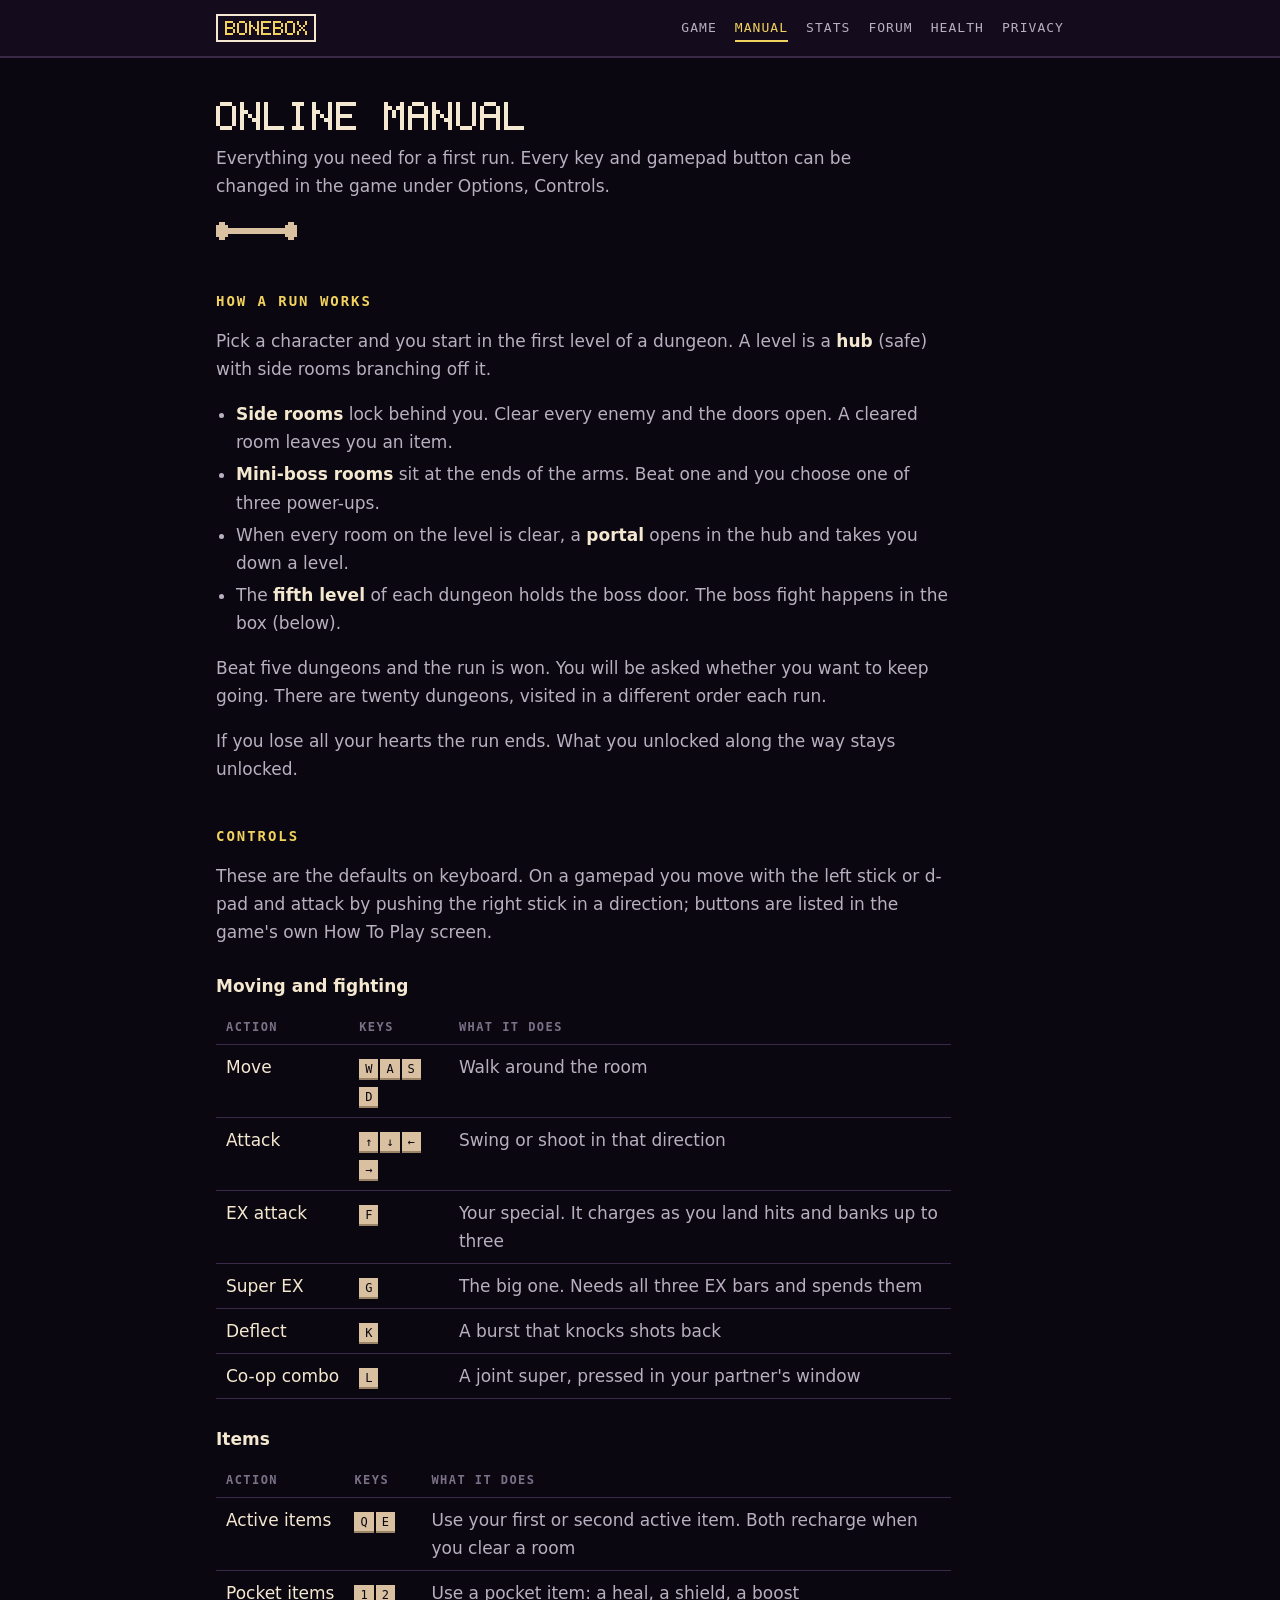
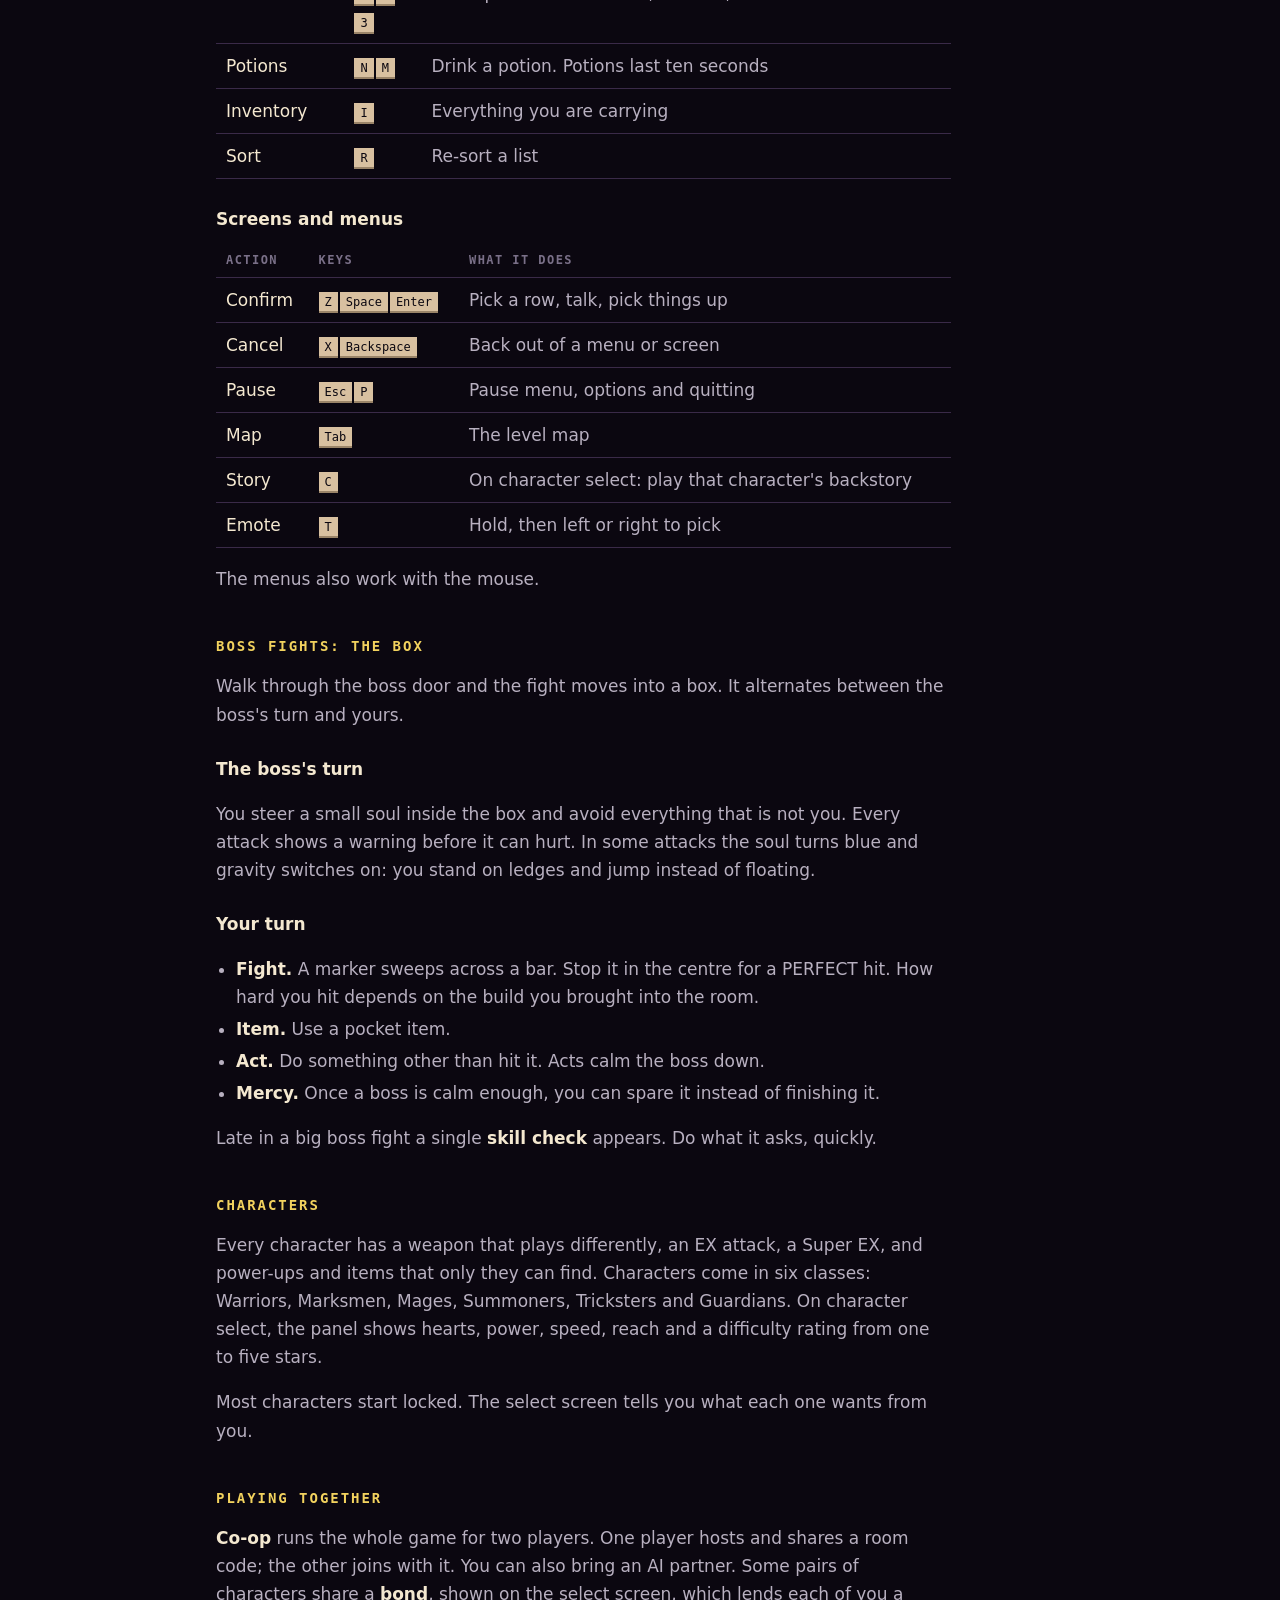
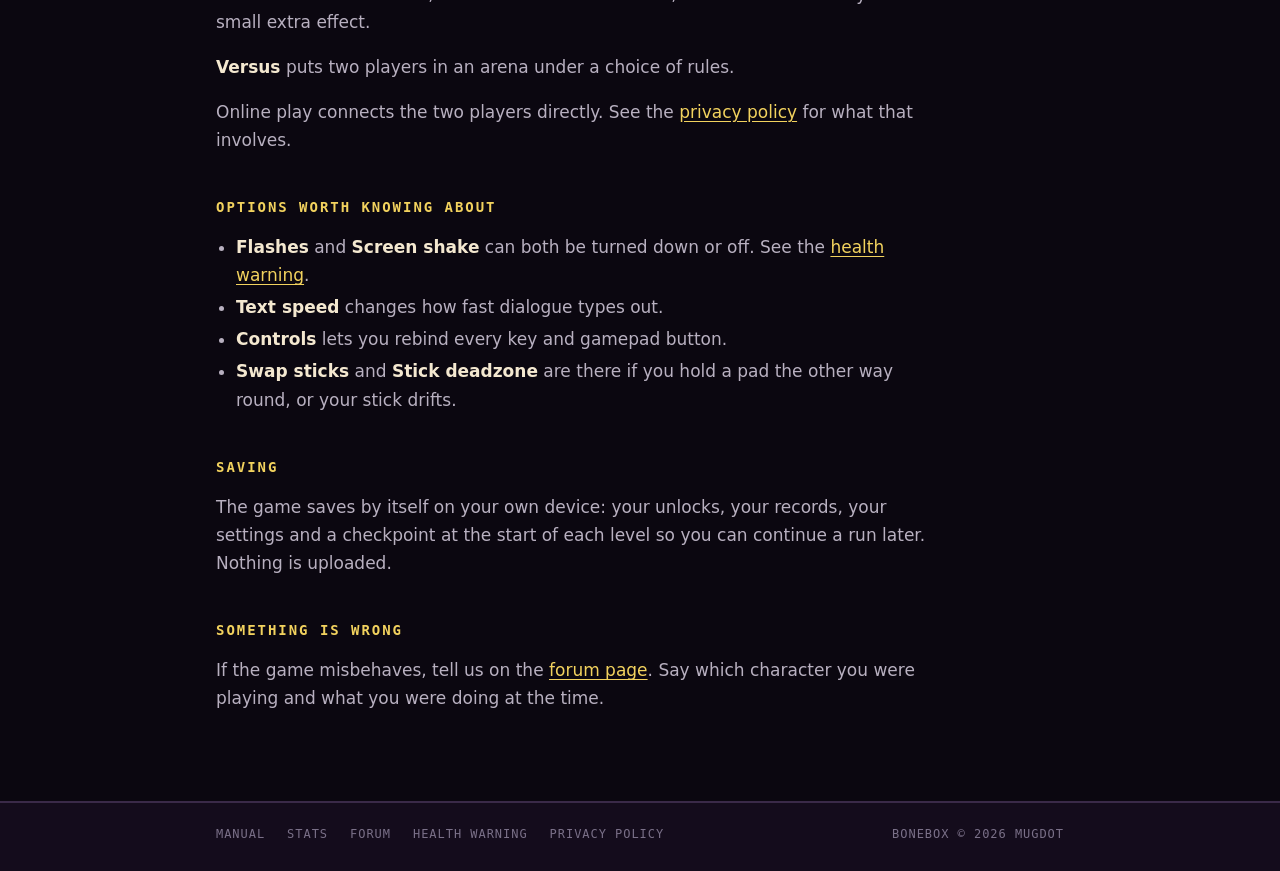
==== manual/index.html @ 7d868695 "BONEBOX website: game page, manual, stats, forum, health warning, privacy policy Co-Authored-By: Cla" ====
<!doctype html>
<html lang="en">
<head>
<meta charset="utf-8">
<meta name="viewport" content="width=device-width, initial-scale=1">
<title>BONEBOX Manual</title>
<meta name="description" content="How to play BONEBOX: controls, how a run works, boss fights in the box, items, co-op and options.">
<meta name="theme-color" content="#0b0710">
<link rel="stylesheet" href="../css/site.css">
</head>
<body>
<header class="top">
  <div class="wrap">
    <a class="brand" href="../" aria-label="BONEBOX home"><span class="px" data-scale="2">BONEBOX</span></a>
    <nav class="nav" aria-label="Site">
        <a href="../">Game</a>
        <a href="../manual/" aria-current="page">Manual</a>
        <a href="../stats/">Stats</a>
        <a href="../forum/">Forum</a>
        <a href="../health/">Health</a>
        <a href="../privacy/">Privacy</a>
    </nav>
  </div>
</header>
<main>
  <div class="wrap">
    <div class="page-head">
      <h1 class="px" data-scale="4">ONLINE MANUAL</h1>
      <p class="lede">Everything you need for a first run. Every key and gamepad button can be changed in the game under Options, Controls.</p>
      <div class="bone-rule" data-scale="3"></div>
    </div>
    <div class="prose">

      <h2>How a run works</h2>
      <p>Pick a character and you start in the first level of a dungeon. A level is a <strong>hub</strong> (safe) with side rooms branching off it.</p>
      <ul>
        <li><strong>Side rooms</strong> lock behind you. Clear every enemy and the doors open. A cleared room leaves you an item.</li>
        <li><strong>Mini-boss rooms</strong> sit at the ends of the arms. Beat one and you choose one of three power-ups.</li>
        <li>When every room on the level is clear, a <strong>portal</strong> opens in the hub and takes you down a level.</li>
        <li>The <strong>fifth level</strong> of each dungeon holds the boss door. The boss fight happens in the box (below).</li>
      </ul>
      <p>Beat five dungeons and the run is won. You will be asked whether you want to keep going. There are twenty dungeons, visited in a different order each run.</p>
      <p>If you lose all your hearts the run ends. What you unlocked along the way stays unlocked.</p>

      <h2>Controls</h2>
      <p>These are the defaults on keyboard. On a gamepad you move with the left stick or d-pad and attack by pushing the right stick in a direction; buttons are listed in the game's own How To Play screen.</p>

      <h3>Moving and fighting</h3>
      <div class="table-scroll"><table>
        <thead><tr><th>Action</th><th>Keys</th><th>What it does</th></tr></thead>
        <tbody>
          <tr><td>Move</td><td><kbd>W</kbd><kbd>A</kbd><kbd>S</kbd><kbd>D</kbd></td><td>Walk around the room</td></tr>
          <tr><td>Attack</td><td><kbd>&uarr;</kbd><kbd>&darr;</kbd><kbd>&larr;</kbd><kbd>&rarr;</kbd></td><td>Swing or shoot in that direction</td></tr>
          <tr><td>EX attack</td><td><kbd>F</kbd></td><td>Your special. It charges as you land hits and banks up to three</td></tr>
          <tr><td>Super EX</td><td><kbd>G</kbd></td><td>The big one. Needs all three EX bars and spends them</td></tr>
          <tr><td>Deflect</td><td><kbd>K</kbd></td><td>A burst that knocks shots back</td></tr>
          <tr><td>Co-op combo</td><td><kbd>L</kbd></td><td>A joint super, pressed in your partner's window</td></tr>
        </tbody>
      </table></div>

      <h3>Items</h3>
      <div class="table-scroll"><table>
        <thead><tr><th>Action</th><th>Keys</th><th>What it does</th></tr></thead>
        <tbody>
          <tr><td>Active items</td><td><kbd>Q</kbd><kbd>E</kbd></td><td>Use your first or second active item. Both recharge when you clear a room</td></tr>
          <tr><td>Pocket items</td><td><kbd>1</kbd><kbd>2</kbd><kbd>3</kbd></td><td>Use a pocket item: a heal, a shield, a boost</td></tr>
          <tr><td>Potions</td><td><kbd>N</kbd><kbd>M</kbd></td><td>Drink a potion. Potions last ten seconds</td></tr>
          <tr><td>Inventory</td><td><kbd>I</kbd></td><td>Everything you are carrying</td></tr>
          <tr><td>Sort</td><td><kbd>R</kbd></td><td>Re-sort a list</td></tr>
        </tbody>
      </table></div>

      <h3>Screens and menus</h3>
      <div class="table-scroll"><table>
        <thead><tr><th>Action</th><th>Keys</th><th>What it does</th></tr></thead>
        <tbody>
          <tr><td>Confirm</td><td><kbd>Z</kbd><kbd>Space</kbd><kbd>Enter</kbd></td><td>Pick a row, talk, pick things up</td></tr>
          <tr><td>Cancel</td><td><kbd>X</kbd><kbd>Backspace</kbd></td><td>Back out of a menu or screen</td></tr>
          <tr><td>Pause</td><td><kbd>Esc</kbd><kbd>P</kbd></td><td>Pause menu, options and quitting</td></tr>
          <tr><td>Map</td><td><kbd>Tab</kbd></td><td>The level map</td></tr>
          <tr><td>Story</td><td><kbd>C</kbd></td><td>On character select: play that character's backstory</td></tr>
          <tr><td>Emote</td><td><kbd>T</kbd></td><td>Hold, then left or right to pick</td></tr>
        </tbody>
      </table></div>
      <p>The menus also work with the mouse.</p>

      <h2>Boss fights: the box</h2>
      <p>Walk through the boss door and the fight moves into a box. It alternates between the boss's turn and yours.</p>
      <h3>The boss's turn</h3>
      <p>You steer a small soul inside the box and avoid everything that is not you. Every attack shows a warning before it can hurt. In some attacks the soul turns blue and gravity switches on: you stand on ledges and jump instead of floating.</p>
      <h3>Your turn</h3>
      <ul>
        <li><strong>Fight.</strong> A marker sweeps across a bar. Stop it in the centre for a PERFECT hit. How hard you hit depends on the build you brought into the room.</li>
        <li><strong>Item.</strong> Use a pocket item.</li>
        <li><strong>Act.</strong> Do something other than hit it. Acts calm the boss down.</li>
        <li><strong>Mercy.</strong> Once a boss is calm enough, you can spare it instead of finishing it.</li>
      </ul>
      <p>Late in a big boss fight a single <strong>skill check</strong> appears. Do what it asks, quickly.</p>

      <h2>Characters</h2>
      <p>Every character has a weapon that plays differently, an EX attack, a Super EX, and power-ups and items that only they can find. Characters come in six classes: Warriors, Marksmen, Mages, Summoners, Tricksters and Guardians. On character select, the panel shows hearts, power, speed, reach and a difficulty rating from one to five stars.</p>
      <p>Most characters start locked. The select screen tells you what each one wants from you.</p>

      <h2>Playing together</h2>
      <p><strong>Co-op</strong> runs the whole game for two players. One player hosts and shares a room code; the other joins with it. You can also bring an AI partner. Some pairs of characters share a <strong>bond</strong>, shown on the select screen, which lends each of you a small extra effect.</p>
      <p><strong>Versus</strong> puts two players in an arena under a choice of rules.</p>
      <p>Online play connects the two players directly. See the <a href="../privacy/">privacy policy</a> for what that involves.</p>

      <h2>Options worth knowing about</h2>
      <ul>
        <li><strong>Flashes</strong> and <strong>Screen shake</strong> can both be turned down or off. See the <a href="../health/">health warning</a>.</li>
        <li><strong>Text speed</strong> changes how fast dialogue types out.</li>
        <li><strong>Controls</strong> lets you rebind every key and gamepad button.</li>
        <li><strong>Swap sticks</strong> and <strong>Stick deadzone</strong> are there if you hold a pad the other way round, or your stick drifts.</li>
      </ul>

      <h2>Saving</h2>
      <p>The game saves by itself on your own device: your unlocks, your records, your settings and a checkpoint at the start of each level so you can continue a run later. Nothing is uploaded.</p>

      <h2>Something is wrong</h2>
      <p>If the game misbehaves, tell us on the <a href="../forum/">forum page</a>. Say which character you were playing and what you were doing at the time.</p>
    </div>
  </div>
</main>
<footer class="foot">
  <div class="wrap">
    <a href="../manual/">Manual</a>
    <a href="../stats/">Stats</a>
    <a href="../forum/">Forum</a>
    <a href="../health/">Health warning</a>
    <a href="../privacy/">Privacy policy</a>
    <span class="right">BONEBOX &copy; 2026 Mugdot</span>
  </div>
</footer>
<script src="../js/pixel-glyphs.js"></script>
<script src="../js/pixel.js"></script>

</body>
</html>
---- css/site.css ----
/* BONEBOX site. One dark world on purpose: the game is bone on near-black. */
:root {
  --ink: #0b0710;
  --panel: #140c1c;
  --room: #2a1d33;
  --line: #3a2a48;
  --bone: #f4e8d0;
  --bone-mid: #d8c0a0;
  --bone-dim: #9a8468;
  --soft: #b8b0c0;
  --dim: #7a7088;
  --gold: #f2d25e;
  --violet: #a868d0;
  --cyan: #8ee0f0;
  --red: #e04848;
  --body: "Segoe UI", system-ui, -apple-system, "Helvetica Neue", Arial, sans-serif;
  --mono: ui-monospace, "Cascadia Mono", Consolas, "DejaVu Sans Mono", monospace;
}

* { box-sizing: border-box; }

html { background: var(--ink); }

body {
  margin: 0;
  background: var(--ink);
  color: var(--bone);
  font: 17px/1.65 var(--body);
  -webkit-font-smoothing: antialiased;
}

a { color: var(--gold); text-underline-offset: 3px; }
a:hover { color: var(--bone); }
a:focus-visible, button:focus-visible { outline: 2px solid var(--cyan); outline-offset: 3px; }

.wrap { max-width: 880px; margin: 0 auto; padding: 0 16px; }

/* ---- header ---- */
.top { border-bottom: 2px solid var(--line); background: var(--panel); }
.top .wrap { display: flex; flex-wrap: wrap; align-items: center; gap: 10px 24px; padding-top: 14px; padding-bottom: 14px; }
.brand { display: inline-flex; line-height: 0; border: 2px solid var(--bone); padding: 5px 7px; }
.brand:hover { border-color: var(--gold); }
.nav { display: flex; flex-wrap: wrap; gap: 4px 18px; margin-left: auto; }
.nav a {
  font: 13px/1 var(--mono);
  letter-spacing: 0.08em;
  text-transform: uppercase;
  text-decoration: none;
  color: var(--soft);
  padding: 6px 0;
  border-bottom: 2px solid transparent;
}
.nav a:hover { color: var(--bone); }
.nav a[aria-current="page"] { color: var(--gold); border-bottom-color: var(--gold); }

/* ---- pixel lettering (drawn by js/pixel.js from the game's own font) ---- */
.px { display: block; line-height: 0; }
.px svg { display: block; max-width: 100%; height: auto; shape-rendering: crispEdges; }
.px .px-text { position: absolute; width: 1px; height: 1px; overflow: hidden; clip: rect(0 0 0 0); white-space: nowrap; }
/* Before the script runs (or without it) the words are still there, as words. */
.px:not(.px-done) { font: 700 28px/1.2 var(--mono); letter-spacing: 0.1em; text-transform: uppercase; }

/* ---- page head ---- */
.page-head { padding: 44px 0 8px; }
.page-head h1 { margin: 0 0 14px; color: var(--bone); }
.page-head .lede { margin: 0; color: var(--soft); max-width: 62ch; }
.bone-rule { margin: 22px 0 0; line-height: 0; }
.bone-rule svg { shape-rendering: crispEdges; }

/* ---- prose ---- */
main { padding-bottom: 72px; }
.prose { max-width: 68ch; }
.prose h2 {
  margin: 44px 0 10px;
  font: 700 14px/1.3 var(--mono);
  letter-spacing: 0.14em;
  text-transform: uppercase;
  color: var(--gold);
}
.prose h3 { margin: 26px 0 6px; font-size: 17px; color: var(--bone); }
.prose p, .prose li { color: var(--soft); }
.prose strong { color: var(--bone); font-weight: 600; }
.prose ul { padding-left: 20px; }
.prose li { margin: 4px 0; }
.note { border-left: 3px solid var(--violet); padding: 2px 0 2px 14px; margin: 18px 0; }
.note p { margin: 6px 0; }
.stamp { font: 13px/1.4 var(--mono); color: var(--dim); letter-spacing: 0.04em; }

/* ---- tables (controls) ---- */
.table-scroll { overflow-x: auto; margin: 12px 0 4px; }
table { border-collapse: collapse; width: 100%; min-width: 440px; }
th, td { text-align: left; padding: 8px 10px; border-bottom: 1px solid var(--line); vertical-align: top; }
th { font: 700 12px/1.3 var(--mono); letter-spacing: 0.12em; text-transform: uppercase; color: var(--dim); }
td { color: var(--soft); }
td:first-child { color: var(--bone); white-space: nowrap; }
kbd {
  display: inline-block;
  font: 12px/1 var(--mono);
  color: var(--ink);
  background: var(--bone-mid);
  border-bottom: 2px solid var(--bone-dim);
  padding: 4px 6px 3px;
  margin: 1px 2px 1px 0;
}

/* ---- home ---- */
.hero { padding: 56px 0 28px; }
.hero .logo { display: inline-block; border: 4px solid var(--bone); padding: 14px 18px; line-height: 0; max-width: 100%; }
.hero .tag { margin: 16px 0 0; }
.hero .pitch { margin: 22px 0 0; max-width: 56ch; font-size: 19px; color: var(--soft); }
.cta-row { display: flex; flex-wrap: wrap; align-items: center; gap: 12px 20px; margin-top: 26px; }
.cta {
  display: inline-block;
  font: 700 14px/1 var(--mono);
  letter-spacing: 0.12em;
  text-transform: uppercase;
  text-decoration: none;
  color: var(--ink);
  background: var(--gold);
  border-bottom: 4px solid #b8922a;
  padding: 14px 18px 11px;
}
.cta:hover { color: var(--ink); background: var(--bone); border-bottom-color: var(--bone-dim); }
.cta.soon { background: var(--room); color: var(--bone-mid); border-bottom-color: var(--line); cursor: default; }
.cta-note { font: 13px/1.4 var(--mono); color: var(--dim); }

.shots { display: grid; grid-template-columns: repeat(2, 1fr); gap: 10px; margin: 34px 0 0; }
.shots figure { margin: 0; border: 2px solid var(--line); background: #000; line-height: 0; }
.shots figure:first-child { grid-column: 1 / -1; }
.shots img { width: 100%; height: auto; image-rendering: pixelated; display: block; }

.facts { display: grid; grid-template-columns: repeat(3, 1fr); gap: 0; margin: 40px 0 0; border: 2px solid var(--line); }
.fact { padding: 18px 16px; border-right: 2px solid var(--line); }
.fact:last-child { border-right: 0; }
.fact .n { color: var(--gold); margin-bottom: 8px; }
.fact p { margin: 0; color: var(--soft); font-size: 15px; line-height: 1.45; }

.cols { display: grid; grid-template-columns: repeat(2, 1fr); gap: 8px 36px; margin-top: 8px; }
.cols section h2 { margin-top: 34px; }

/* ---- stats ---- */
.numbers { display: grid; grid-template-columns: repeat(3, 1fr); gap: 0; border: 2px solid var(--line); margin-top: 14px; }
.numbers .cell { padding: 16px; border-right: 2px solid var(--line); border-bottom: 2px solid var(--line); }
.numbers .cell:nth-child(3n) { border-right: 0; }
.numbers .cell:nth-last-child(-n + 3) { border-bottom: 0; }
.numbers .n { color: var(--bone); margin-bottom: 8px; }
.numbers .l { font: 12px/1.35 var(--mono); letter-spacing: 0.1em; text-transform: uppercase; color: var(--dim); }
.numbers.mine .n { color: var(--gold); }
.empty { border: 2px dashed var(--line); padding: 18px 16px; color: var(--soft); margin-top: 14px; }
.empty p { margin: 0; }

/* ---- footer ---- */
.foot { border-top: 2px solid var(--line); background: var(--panel); padding: 22px 0 28px; }
.foot .wrap { display: flex; flex-wrap: wrap; gap: 8px 22px; align-items: baseline; }
.foot a, .foot span { font: 12px/1.5 var(--mono); letter-spacing: 0.08em; text-transform: uppercase; color: var(--dim); text-decoration: none; }
.foot a:hover { color: var(--bone); }
.foot .right { margin-left: auto; }

@media (max-width: 640px) {
  body { font-size: 16px; }
  .nav { margin-left: 0; }
  .hero { padding-top: 36px; }
  .shots { grid-template-columns: 1fr; }
  .facts, .numbers { grid-template-columns: 1fr; }
  .fact { border-right: 0; border-bottom: 2px solid var(--line); }
  .fact:last-child { border-bottom: 0; }
  .numbers .cell, .numbers .cell:nth-child(3n) { border-right: 0; border-bottom: 2px solid var(--line); }
  .numbers .cell:nth-last-child(-n + 3) { border-bottom: 2px solid var(--line); }
  .numbers .cell:last-child { border-bottom: 0; }
  .cols { grid-template-columns: 1fr; }
  .foot .right { margin-left: 0; }
}

@media (prefers-reduced-motion: reduce) {
  * { animation: none !important; transition: none !important; }
}
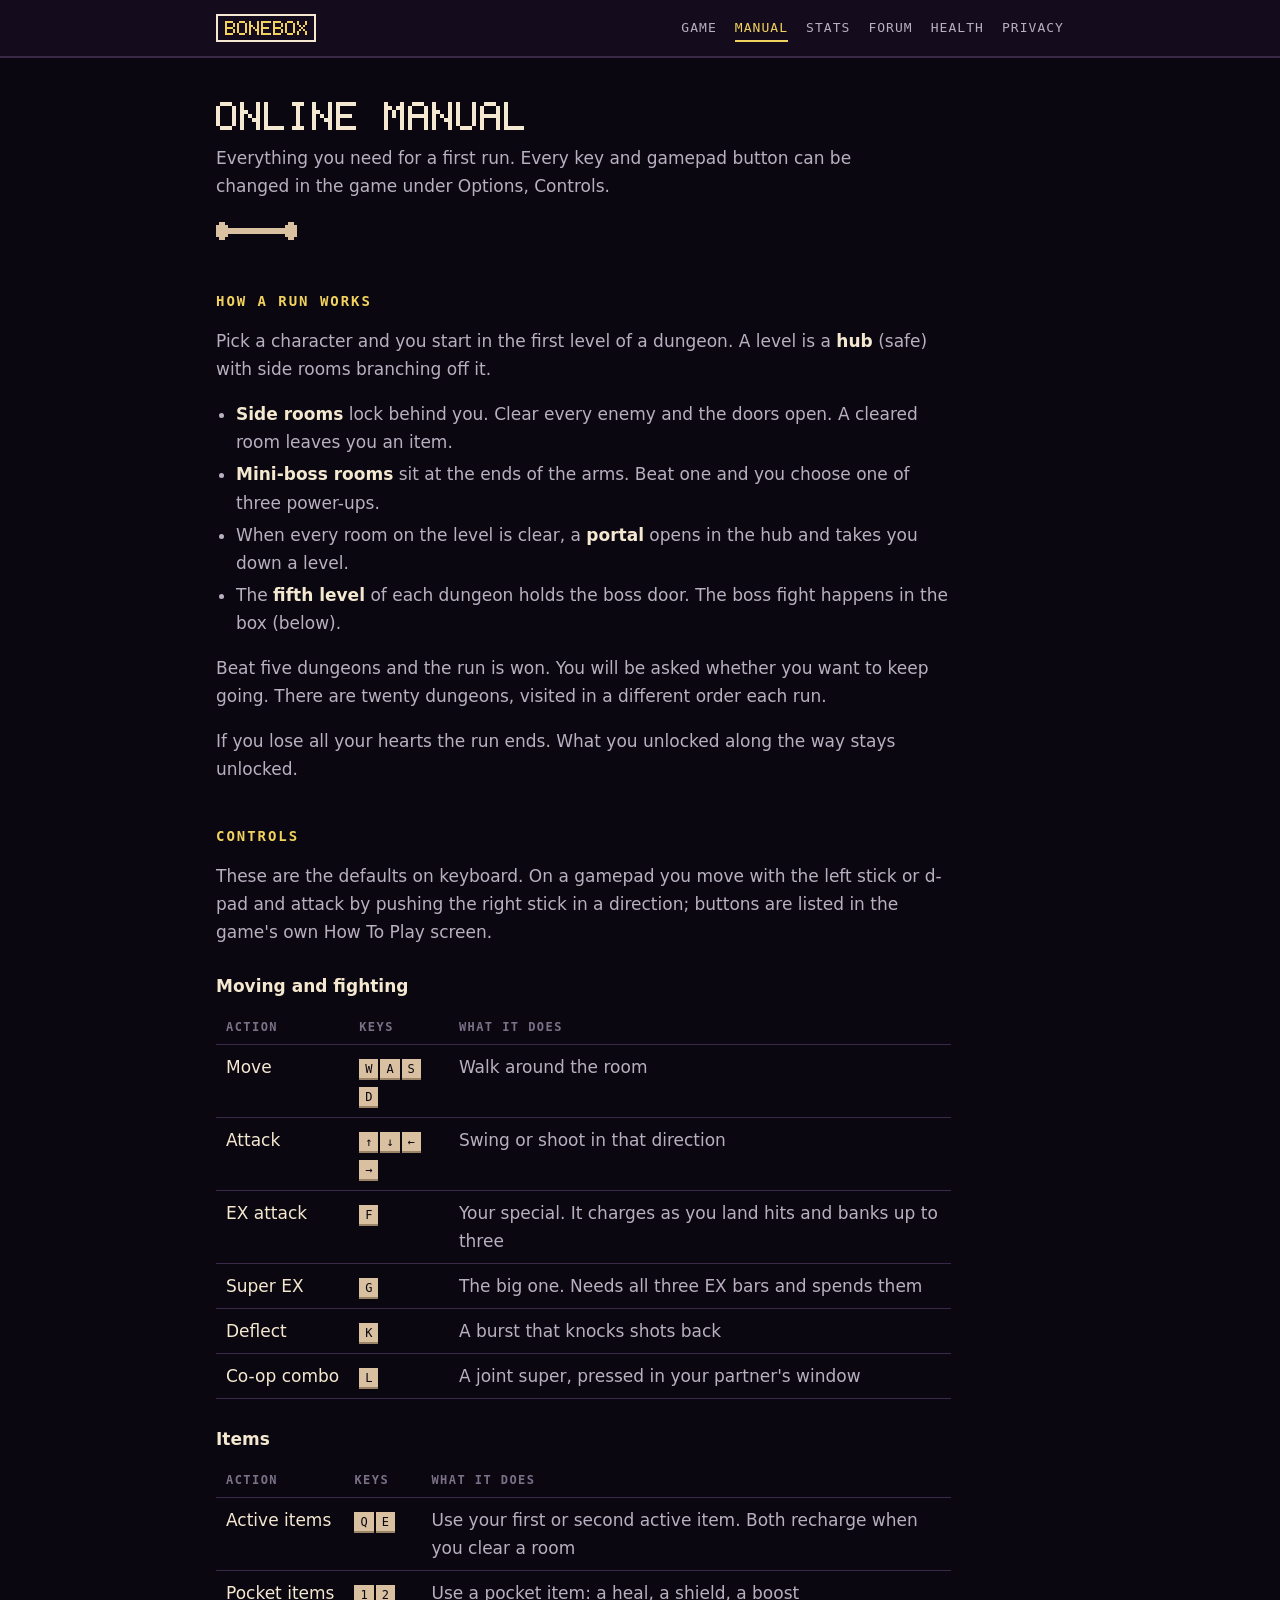
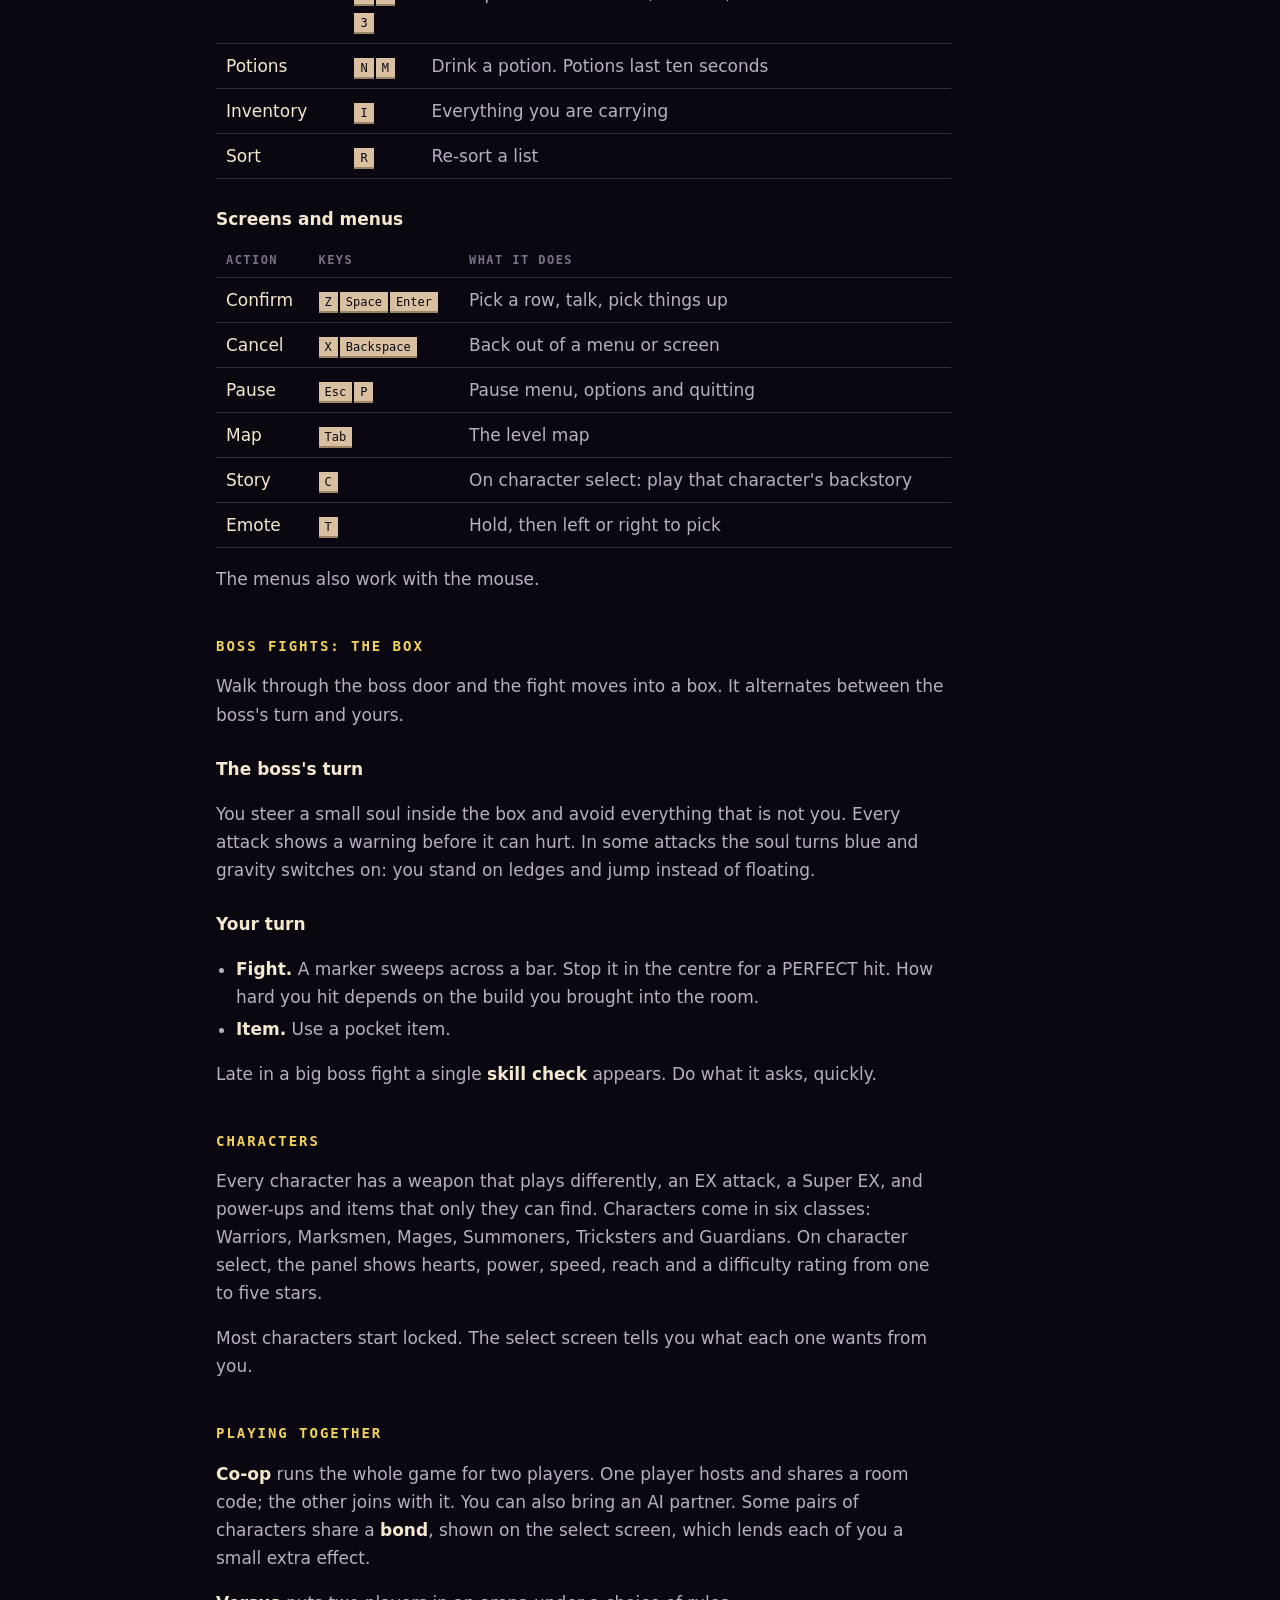
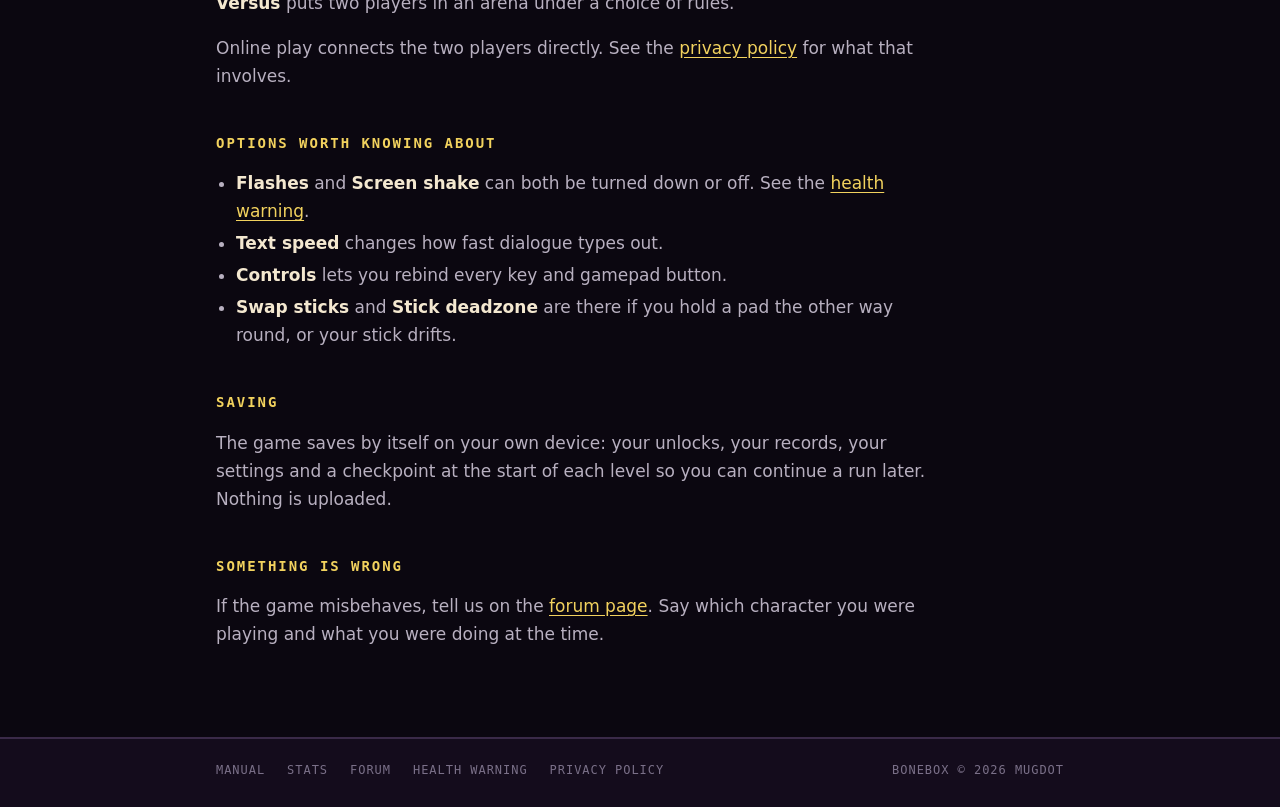
==== commit 9dc6c300: "Site copy: hand-drawn art credit, fight or item, file counts, records section removed Co-Authored-By" ====
--- a/manual/index.html
+++ b/manual/index.html
@@ -92,8 +92,6 @@
       <ul>
         <li><strong>Fight.</strong> A marker sweeps across a bar. Stop it in the centre for a PERFECT hit. How hard you hit depends on the build you brought into the room.</li>
         <li><strong>Item.</strong> Use a pocket item.</li>
-        <li><strong>Act.</strong> Do something other than hit it. Acts calm the boss down.</li>
-        <li><strong>Mercy.</strong> Once a boss is calm enough, you can spare it instead of finishing it.</li>
       </ul>
       <p>Late in a big boss fight a single <strong>skill check</strong> appears. Do what it asks, quickly.</p>
 
